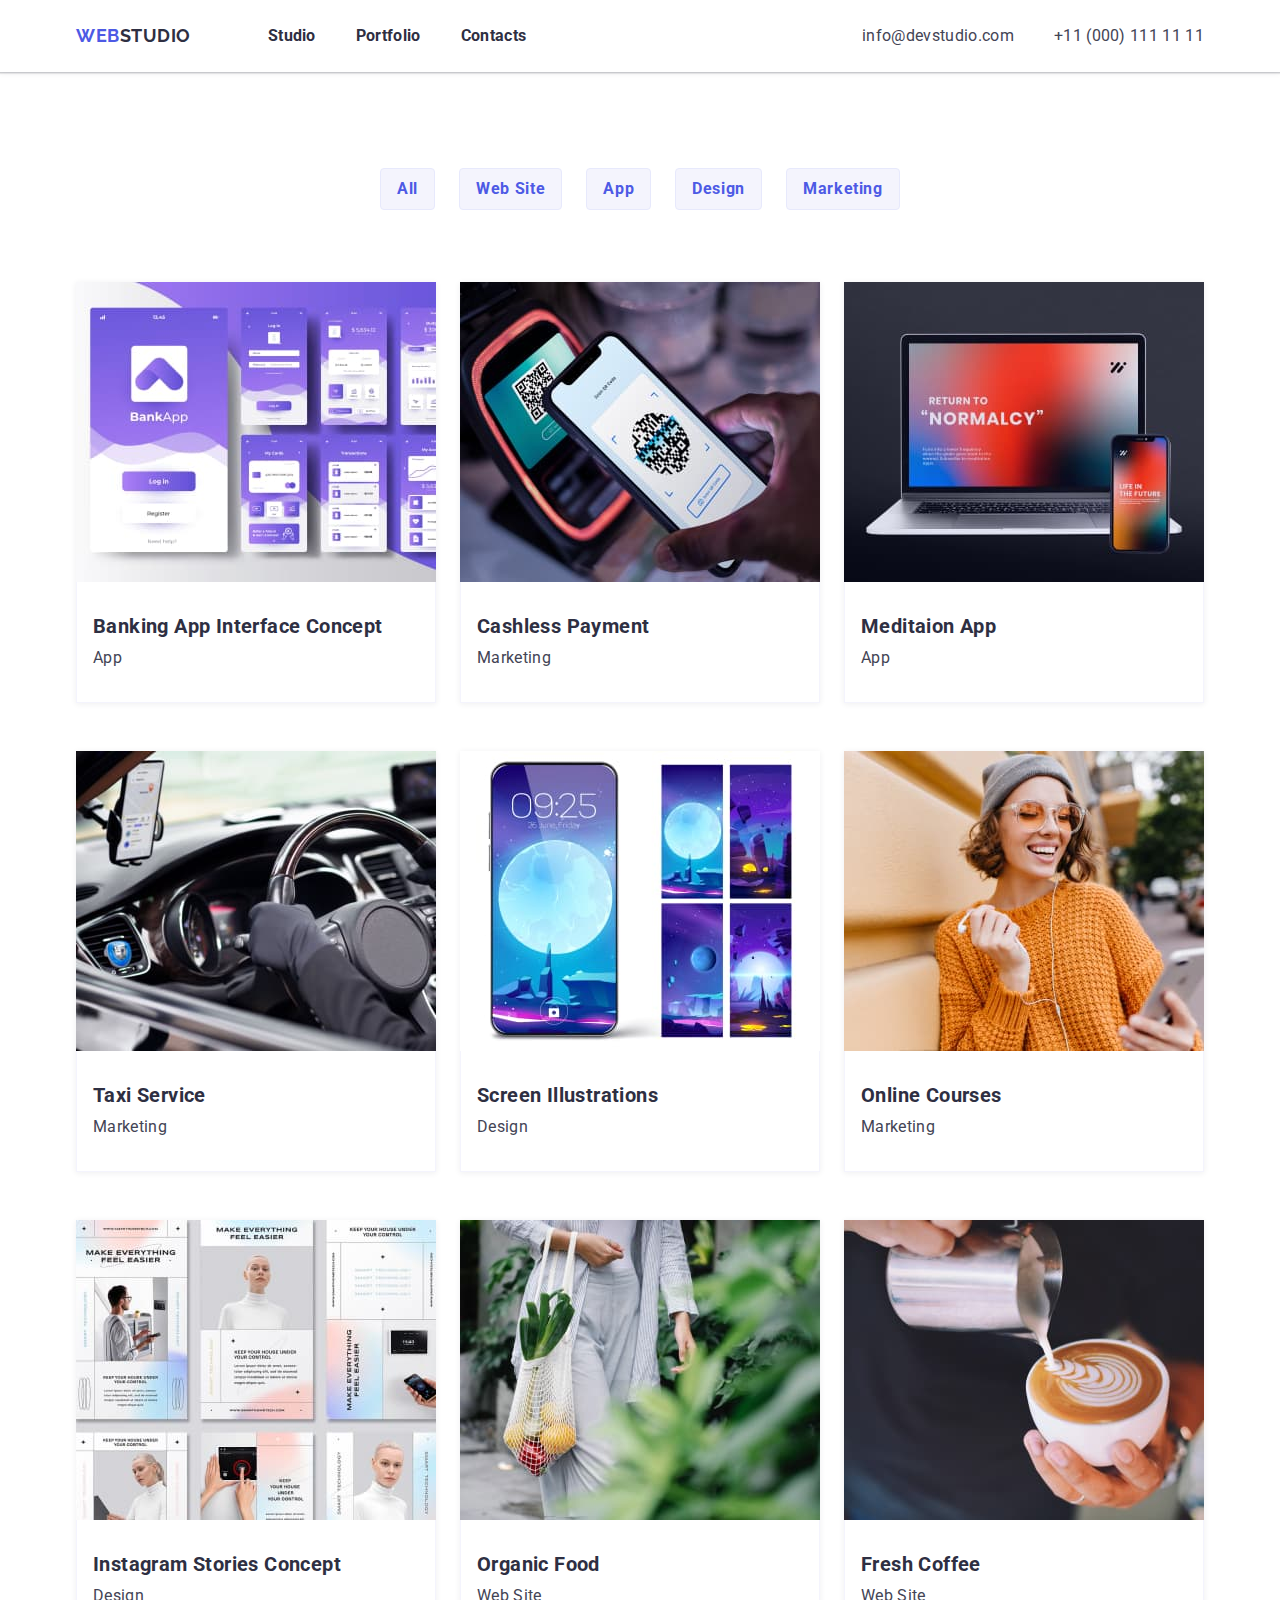
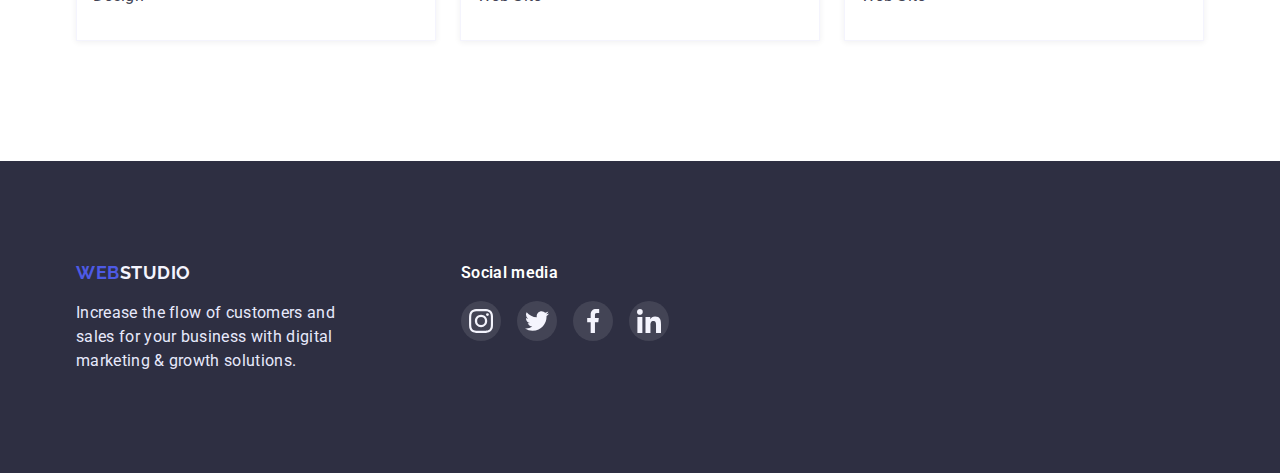
==== portfolio.html @ 391b886b "create repository" ====
<!DOCTYPE html>
<html lang="en">
<head>
    <meta charset="UTF-8">
    <meta http-equiv="X-UA-Compatible" content="IE=edge">
    <meta name="viewport" content="width=device-width, initial-scale=1.0">
    <title>Portfolio</title>
    <link rel="preconnect" href="https://fonts.googleapis.com">
    <link rel="preconnect" href="https://fonts.gstatic.com" crossorigin>
    <link href="https://fonts.googleapis.com/css2?family=Raleway:wght@700&family=Roboto:wght@400;500;700;900&display=swap"
        rel="stylesheet">
    <link rel="stylesheet" href="https://github.com/sindresorhus/modern-normalize">
    <link rel="stylesheet" href="./css/styles.css">
</head>
<body>

    <header class="header box-shadow">
        <div class="container">
            <a class="logo link" href="./">Web<span class="logo-header">Studio</span></a>
            <nav>
                <ul class="nav-list list">
                    <li><a class="nav-item link" href="./index.html">Studio</a></li>
                    <li><a class="nav-item link" href="./portfolio.html">Portfolio</a></li>
                    <li><a class="nav-item link" href="#">Contacts</a></li>
                </ul>
            </nav>
            
            <ul class="contact-list list">
                <li><a class="contact-item link" href="mailto:info@devstudio.com">info@devstudio.com</a></li>
                <li><a class="contact-item link" href="tel:+110001111111">+11 (000) 111 11 11</a></li>
            </ul>
        </div>
    </header>

    <main>
        <section class="portfolio-section section">
            <div class="container">
                <h1 class="visually-hidden">Портфоліо</h1>
                
                <ul class="portfolio-buttons list">
                    <li><button class="portfolio-button" type="button">All</button></li>
                    <li><button class="portfolio-button" type="button">Web Site</button></li>
                    <li><button class="portfolio-button" type="button">App</button></li>
                    <li><button class="portfolio-button" type="button">Design</button></li>
                    <li><button class="portfolio-button" type="button">Marketing</button></li>
                </ul>
                
                <ul class="portfolio-list list">
                    <li class="portfolio-item">
                        <a href="#" class="portfolio-link link">
                            <img class="portfolio-img" src="./images/project-1.jpg" alt="Banking App Interface Concept" width="360"
                                height="300">
                            <div class="portfolio-card">
                                <h2 class="portfolio-title">Banking App Interface Concept</h2>
                                <p class="portfolio-data">App</p>
                            </div>
                        </a>
                    </li>
                    <li class="portfolio-item">
                        <a href="#" class="portfolio-link link">
                            <img class="portfolio-img" src="./images/project-2.jpg" alt="Cashless Payment" width="360" height="300">
                            <div class="portfolio-card">
                                <h2 class="portfolio-title">Cashless Payment</h2>
                                <p class="portfolio-data">Marketing</p>
                            </div>
                        </a>
                    </li>
                    <li class="portfolio-item">
                        <a href="#" class="portfolio-link link">
                            <img class="portfolio-img" src="./images/project-3.jpg" alt="Meditaion App" width="360" height="300">
                            <div class="portfolio-card">
                                <h2 class="portfolio-title">Meditaion App</h2>
                                <p class="portfolio-data">App</p>
                            </div>
                        </a>
                    </li>
                    <li class="portfolio-item">
                        <a href="#" class="portfolio-link link">
                            <img class="portfolio-img" src="./images/project-4.jpg" alt="Taxi Service" width="360" height="300">
                            <div class="portfolio-card">
                                <h2 class="portfolio-title">Taxi Service</h2>
                                <p class="portfolio-data">Marketing</p>
                            </div>
                        </a>
                    </li>
                    <li class="portfolio-item">
                        <a href="#" class="portfolio-link link">
                            <img class="portfolio-img" src="./images/project-5.jpg" alt="Screen Illustrations" width="360" height="300">
                            <div class="portfolio-card">
                                <h2 class="portfolio-title">Screen Illustrations</h2>
                                <p class="portfolio-data">Design</p>
                            </div>
                        </a>
                    </li>
                    <li class="portfolio-item">
                        <a href="#" class="portfolio-link link">
                            <img class="portfolio-img" src="./images/project-6.jpg" alt="Online Courses" width="360" height="300">
                            <div class="portfolio-card">
                                <h2 class="portfolio-title">Online Courses</h2>
                                <p class="portfolio-data">Marketing</p>
                            </div>
                        </a>
                    </li>
                    <li class="portfolio-item">
                        <a href="#" class="portfolio-link link">
                            <img class="portfolio-img" src="./images/project-7.jpg" alt="Instagram Stories Concept" width="360"
                                height="300">
                            <div class="portfolio-card">
                                <h2 class="portfolio-title">Instagram Stories Concept</h2>
                                <p class="portfolio-data">Design</p>
                            </div>
                        </a>
                    </li>
                    <li class="portfolio-item">
                        <a href="#" class="portfolio-link link">
                            <img class="portfolio-img" src="./images/project-8.jpg" alt="Organic Food" width="360" height="300">
                            <div class="portfolio-card">
                                <h2 class="portfolio-title">Organic Food</h2>
                                <p class="portfolio-data">Web Site</p>
                            </div>
                        </a>
                    </li>
                    <li class="portfolio-item">
                        <a href="#" class="portfolio-link link">
                            <img class="portfolio-img" src="./images/project-9.jpg" alt="Fresh Coffee" width="360" height="300">
                            <div class="portfolio-card">
                                <h2 class="portfolio-title">Fresh Coffee</h2>
                                <p class="portfolio-data">Web Site</p>
                            </div>
                        </a>
                    </li>
                </ul>
            </div>
        </section>
    </main>
    
    <footer class="footer">
        <div class="container footer-container">
            <div class="footer-company">
                <a class="logo link" href="./">Web<span class="logo-footer">Studio</span></a>
                <p class="footer-text">
                    Increase the flow of customers and sales for your business with digital marketing & growth solutions.
                </p>
            </div>
    
            <div class="footer-media">
                <p class="footer-media-title">Social media</p>
                <ul class="footer-media-list list">
                    <li class="footer-media-item">
                        <a href="https://www.instagram.com/" class="footer-media-link" rel="noopener noreferrer nofollow"
                            target="_blank">
                            <svg class="footer-media-svg" width="24" height="24">
                                <use href="./images/icons.svg#instagram"></use>
                            </svg>
                        </a>
                    </li>
                    <li class="footer-media-item">
                        <a href="https://twitter.com/" class="footer-media-link" rel="noopener noreferrer nofollow"
                            target="_blank">
                            <svg class="footer-media-svg" width="24" height="24">
                                <use href="./images/icons.svg#twitter"></use>
                            </svg>
                        </a>
                    </li>
                    <li class="footer-media-item">
                        <a href="https://www.facebook.com/" class="footer-media-link" rel="noopener noreferrer nofollow"
                            target="_blank">
                            <svg class="footer-media-svg" width="24" height="24">
                                <use href="./images/icons.svg#facebook"></use>
                            </svg>
                        </a>
                    </li>
                    <li class="footer-media-item">
                        <a href="https://www.linkedin.com/" class="footer-media-link" rel="noopener noreferrer nofollow"
                            target="_blank">
                            <svg class="footer-media-svg" width="24" height="24">
                                <use href="./images/icons.svg#linkedin"></use>
                            </svg>
                        </a>
                    </li>
                </ul>
            </div>
        </div>
    </footer>

</body>
</html>
---- css/styles.css ----
:root {
    --color-primary: #FFFFFF;
    --color-logo: #4D5AE5;
    --color-title: #2E2F42;
    --color-text: #434455;
    --color-cloud: #F4F4FD;
    --color-cornflower: #E7E9FC;
    --color-click: #404BBF;
    --color-icon: #31D0AA;
    --color-customers: #8E8F99;
}


body {
    font-family: 'Roboto', sans-serif;
    color: var(--color-title);
    background-color: var(--color-primary);
    margin: 0 auto;
}


.list {
    list-style: none;
}

.link {
    text-decoration: none;
}

.visually-hidden {
    position: absolute;
    white-space: nowrap;
    width: 1px;
    height: 1px;
    overflow: hidden;
    border: 0;
    padding: 0;
    clip: rect(0 0 0 0);
    clip-path: inset(50%);
    margin: -1px;
}

h1,h2,h3,p,ul {
    margin: 0;
    padding: 0;
}

.container {
    width: 1158px;
    box-sizing: border-box;
    padding: 0 15px;
    margin: 0 auto;
}

.section {
    padding: 120px 0;
}

/* header */

.header {
    background-color: var(--color-primary);
}

.box-shadow{ 
    background: var(--color-primary);
    box-shadow: 0px 2px 1px rgba(46, 47, 66, 0.08),
    0px 1px 1px rgba(46, 47, 66, 0.16),
    0px 1px 6px rgba(46, 47, 66, 0.08);
}


header .container {
    display: flex;
}

.logo {
    font-family: 'Raleway', sans-serif;
    font-weight: 700;
    font-size: 18px;
    line-height: 1.33;
    letter-spacing: 0.03em;
    text-transform: uppercase;
    color: var(--color-logo);
    margin-right: 77px;
    padding: 24px 0;
}

.logo-header {
    color: var(--color-title);
}

.nav-list {
    display: flex;
    gap: 40px;
}

.nav-item {
    font-weight: 700;
    font-size: 16px;
    line-height: 1.5;
    letter-spacing: 0.02em;
    color: var(--color-title);
    display: block;
    padding: 24px 0;
}

.nav-item:hover,
.nav-item:focus {
    color: var(--color-text)
}

.nav-item:active {
    color: var(--color-logo)
}

.contact-list {
    display: flex;
    gap: 40px;
    margin-left: auto;
    margin-right: 0;
}

.contact-item {
    font-size: 16px;
    line-height: 1.5;
    letter-spacing: 0.02em;
    color: var(--color-text);
    padding: 24px 0;
    display: block;
    padding-top: 24px;
}

.contact-item:hover,
.contact-item:focus {
    color: var(--color-logo);
}


/* main content */

.hero-section {
    background-color: var(--color-title);
    
    background-image: linear-gradient(to right,
        rgba(46, 47, 66, 0.7),
        rgba(46, 47, 66, 0.7)), url(../images/hero-people.jpg);

    background-size: cover;
    max-width: 1440px;
    padding: 192px 0;
    margin: 0 auto;
}


.hero-title {
    font-weight: 700;
    font-size: 56px;
    line-height: 1.07;
    text-align: center;
    letter-spacing: 0.02em;
    color: var(--color-primary);
    width: 500px;
    margin: 0 auto;
    margin-bottom: 48px;

}

.hero-button {
    font-family: inherit;
    font-weight: 700;
    font-size: 16px;
    line-height: 1.18;
    align-items: center;
    letter-spacing: 0.04em;
    cursor: pointer;
    color: var(--color-primary);
    background: var(--color-logo);
    border-width: 0;
    box-shadow: 0px 4px 4px rgba(0, 0, 0, 0.15);
    border-radius: 4px;

    display: block;
    padding: 16px 32px;
    margin: 0 auto;
}

.hero-button:hover,
.hero-button:focus {
    background-color: var(--color-logo);
    box-shadow: 0px 1px 6px rgba(46, 47, 66, 0.08), 0px 1px 1px rgba(46, 47, 66, 0.16), 0px 2px 1px rgba(46, 47, 66, 0.08);
}

.hero-button:active {
    background: var(--color-click);
    box-shadow: 0px 4px 4px rgba(0, 0, 0, 0.15);
}

/* Description section */

.desc-list {
    display: flex;
    gap: 24px;
}

.desc-item {
    flex-basis: calc((100%-72px)/4);
}


.desc-icon {
    height: 112px;
    display: flex;
    justify-content: center;
    align-items: center;
    background-color: var(--color-cloud);
    border-radius: 4px;
    margin-bottom: 8px;
}

.desc-title {
    font-weight: 700;
    font-size: 20px;
    line-height: 1.2;
    letter-spacing: 0.02em;
    margin-bottom: 8px;
}

.desc-text {
    font-size: 16px;
    line-height: 1.5;
    letter-spacing: 0.02em;
    color: var(--color-text);
}
/* Present Section */

.present-section {
    padding-top: 0;
}

.present-title {
    font-weight: 700;
    font-size: 36px;
    line-height: 1.11;
    text-align: center;
    letter-spacing: 0.02em;
    text-transform: capitalize;
    margin-bottom: 72px;
}

.present-list {
    display: flex;
    gap: 24px;
}

.present-item {
    flex-basis: calc((100%-48px)/3);
}

.present-item img {
    display: block;
}


/*Team Section*/

.team-section {
    background-color: var(--color-cloud);

}

.team-title {
    font-weight: 700;
    font-size: 36px;
    line-height: 1.11;
    text-align: center;
    letter-spacing: 0.02em;
    text-transform: capitalize;
    margin-bottom: 72px;
}

.team-list {
    display: flex;
    gap: 24px;
}

.team-item {
    width: 264px;
    background-color: var(--color-primary);
    flex-basis: calc((100%-72px)/4);
    border-radius: 0px 0px 4px 4px;
    box-shadow: 0px 1px 6px rgba(46, 47, 66, 0.08), 0px 1px 1px rgba(46, 47, 66, 0.16), 0px 2px 1px rgba(46, 47, 66, 0.08);
}

.team-item img {
    display: block;
}

.team-card {
    padding: 32px 16px;
}

.team-name {
    font-weight: 700;
    font-size: 20px;
    line-height: 1.2;
    text-align: center;
    letter-spacing: 0.02em;
    margin-bottom: 8px;
}

.team-data {
    font-size: 16px;
    line-height: 1.5;
    text-align: center;
    letter-spacing: 0.02em;
    color: var(--color-text);
    margin-bottom: 8px;
}

.team-svg-list {
    display: flex;
    justify-content: center;
    gap: 24px;
    
}

.team-svg-link {
    width: 40px;
    height: 40px;
    background-color: var(--color-logo);
    border-radius: 50%;
    color: var(--color-cloud);
    display: flex;
    align-items: center;
    justify-content: center;
    
}

.team-svg-item a:hover,
.team-svg-item a:focus {
    background-color: var(--color-icon);
}

.team-svg-icon {
    fill: var(--color-cloud);
}



/* Customers */

.customers-title {
    font-weight: 700;
    font-size: 36px;
    line-height: 1.16;
    text-align: center;
    letter-spacing: 0.03em;
    color: var(--color-title);
    margin-bottom: 72px;
}

.customers-list {
    display: flex;
    gap: 24px;
}

.customers-link {
    width: 168px;
    height: 88px;
    border: 1px solid var(--color-customers);
    border-radius: 4px;
    color: var(--color-customers);
    display: flex;
    align-items: center;
    justify-content: center;
}

.customers-link:hover,
.customers-link:focus {
    color: var(--color-logo);
    border: 1px solid var(--color-logo);
}

.customers-svg {
    fill: currentColor;
}


/* Portfolio */

.portfolio-section {
    padding-top: 96px;
}

.portfolio-buttons {
    display: flex;
    gap: 24px;
    margin-bottom: 72px;
    justify-content: center;
}

.portfolio-button {
    
    font-weight: 700;
    font-family: inherit;
    font-size: 16px;
    line-height: 1.5;
    align-items: center;
    text-align: center;
    letter-spacing: 0.04em;
    cursor: pointer;
    color: var(--color-logo);
    background: var(--color-cloud);
    border: 1px solid var(--color-cornflower);
    border-radius: 4px;
    padding: 8px 16px;
}

.portfolio-button:hover,
.portfolio-button:focus {
    color: var(--color-primary);
    border: 1px solid var(--color-logo);
    background-color: var(--color-logo);
    box-shadow: 0px 3px 1px rgba(0, 0, 0, 0.1), 0px 2px 1px rgba(0, 0, 0, 0.08), 0px 2px 2px rgba(0, 0, 0, 0.12);
    border-radius: 4px;
}

.portfolio-list {
    display: flex;
    flex-wrap: wrap;
    column-gap: 24px;
    row-gap: 48px;
    
}

.portfolio-link {
    display: block;
    background: var(--color-primary);
    flex-basis: calc((100% - 48px) / 3);
    box-shadow: 0px 1px 6px rgba(46, 47, 66, 0.08);
}

.portfolio-link:hover,
.portfolio-link:focus {
    box-shadow: 0px 1px 6px rgba(46, 47, 66, 0.08), 0px 1px 1px rgba(46, 47, 66, 0.16), 0px 2px 1px rgba(46, 47, 66, 0.08);
}

.portfolio-img {
    display: block;
}

.portfolio-title {
    font-weight: 700;
    font-size: 20px;
    line-height: 1.2;
    letter-spacing: 0.02em;
    color: var(--color-title);
    margin-bottom: 8px;
}

.portfolio-data {
    font-size: 16px;
    line-height: 1.5;
    letter-spacing: 0.02em;
    color: var(--color-text);
}

.portfolio-card {
    border: 0.5px solid var(--color-cloud);
    border-top: 0;
    padding: 32px 16px;
}


/* footer */

.footer {
    background-color: var(--color-title);
    padding: 100px 0;
}

.footer-container {
    display: flex;
}

.logo-footer {
    color: var(--color-cloud);

}

.footer-text {
    font-size: 16px;
    line-height: 1.5;
    letter-spacing: 0.02em;
    color: var(--color-cornflower);
    width: 265px;
    margin-top: 16px;
}

.footer-media {
    margin-left: 120px;
}

.footer-media-title {
    font-weight: 600;
    font-size: 16px;
    line-height: 1.5;
    letter-spacing: 0.02em;
    color: var(--color-primary);
    margin-bottom: 16px;
}

.footer-media-list {
    display: flex;
    gap: 16px;
}

.footer-media-link {
    width: 40px;
    height: 40px;
    background: rgba(255, 255, 255, 0.1);
    border-radius: 50%;
    display: flex;
    align-items: center;
    justify-content: center;
}

.footer-media-link:hover,
.footer-media-link:focus {
    background-color: var(--color-icon);
}

.footer-media-svg {
    fill: var(--color-cloud);
}
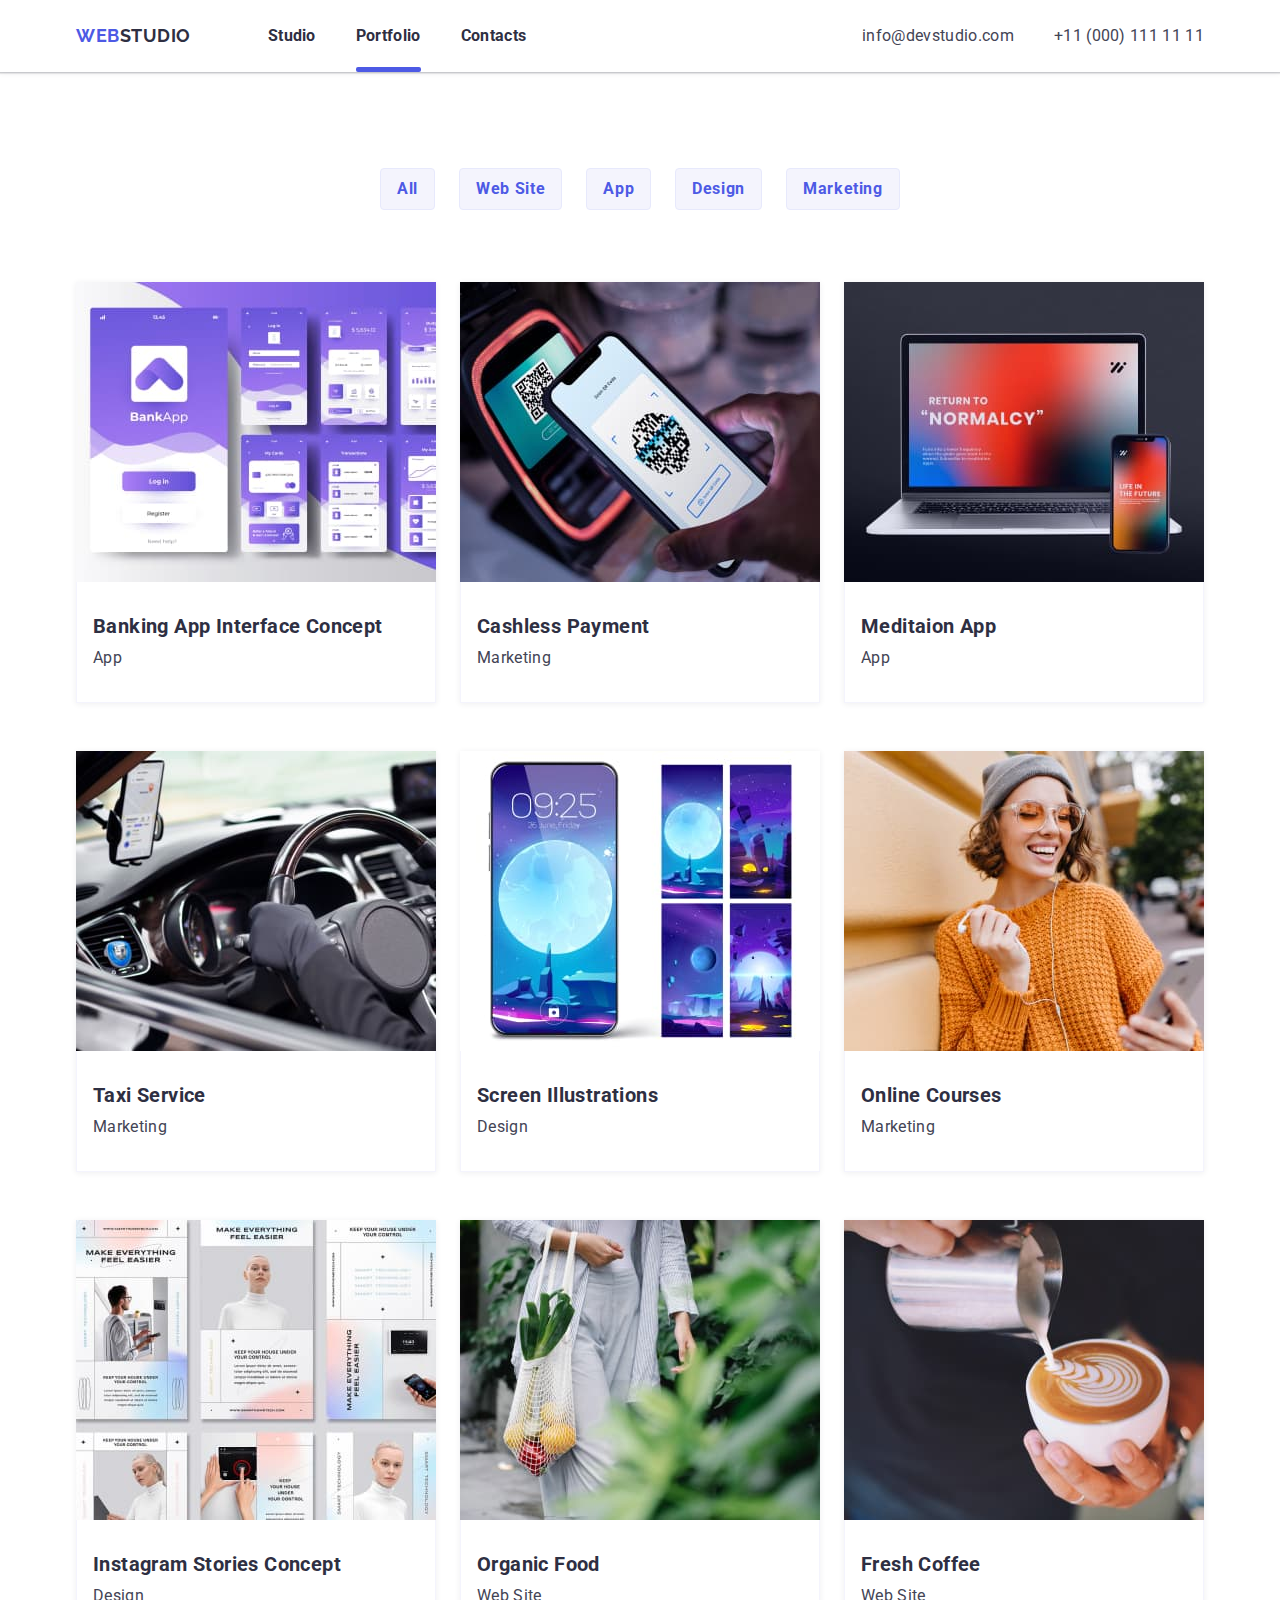
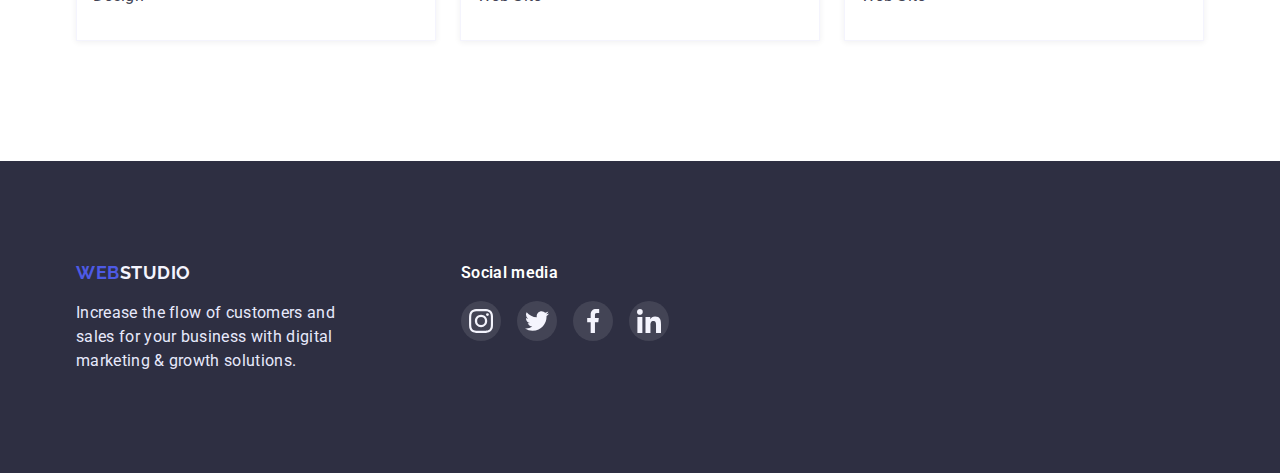
==== commit 5f9f7ae3: "update transition" ====
--- a/portfolio.html
+++ b/portfolio.html
@@ -20,7 +20,7 @@
             <nav>
                 <ul class="nav-list list">
                     <li><a class="nav-item link" href="./index.html">Studio</a></li>
-                    <li><a class="nav-item link" href="./portfolio.html">Portfolio</a></li>
+                    <li><a class="nav-item link current" href="./portfolio.html">Portfolio</a></li>
                     <li><a class="nav-item link" href="#">Contacts</a></li>
                 </ul>
             </nav>
@@ -48,8 +48,12 @@
                 <ul class="portfolio-list list">
                     <li class="portfolio-item">
                         <a href="#" class="portfolio-link link">
-                            <img class="portfolio-img" src="./images/project-1.jpg" alt="Banking App Interface Concept" width="360"
-                                height="300">
+                            <div class="portfolio-thumb">
+                                <img class="thumb-img" src="./images/project-1.jpg" alt="Banking App Interface Concept" width="360" height="300">
+                                <p class="thumb-text">14 Stylish and User-Friendly App Design Concepts · Task Manager App · Calorie Tracker App · Exotic Fruit Ecommerce App ·
+                                Cloud Storage App</p>
+                            </div>
+                
                             <div class="portfolio-card">
                                 <h2 class="portfolio-title">Banking App Interface Concept</h2>
                                 <p class="portfolio-data">App</p>
@@ -58,7 +62,12 @@
                     </li>
                     <li class="portfolio-item">
                         <a href="#" class="portfolio-link link">
-                            <img class="portfolio-img" src="./images/project-2.jpg" alt="Cashless Payment" width="360" height="300">
+                            <div class="portfolio-thumb">
+                                <img class="thumb-img" src="./images/project-2.jpg" alt="Cashless Payment" width="360" height="300">
+                                <p class="thumb-text">14 Stylish and User-Friendly App Design Concepts · Task Manager App · Calorie Tracker App ·
+                                    Exotic Fruit Ecommerce App ·
+                                    Cloud Storage App</p>
+                            </div>
                             <div class="portfolio-card">
                                 <h2 class="portfolio-title">Cashless Payment</h2>
                                 <p class="portfolio-data">Marketing</p>
@@ -67,7 +76,12 @@
                     </li>
                     <li class="portfolio-item">
                         <a href="#" class="portfolio-link link">
-                            <img class="portfolio-img" src="./images/project-3.jpg" alt="Meditaion App" width="360" height="300">
+                            <div class="portfolio-thumb">
+                                <img class="thumb-img" src="./images/project-3.jpg" alt="Meditaion App" width="360" height="300">
+                                <p class="thumb-text">14 Stylish and User-Friendly App Design Concepts · Task Manager App · Calorie Tracker App ·
+                                    Exotic Fruit Ecommerce App ·
+                                    Cloud Storage App</p>
+                            </div>
                             <div class="portfolio-card">
                                 <h2 class="portfolio-title">Meditaion App</h2>
                                 <p class="portfolio-data">App</p>
@@ -76,7 +90,12 @@
                     </li>
                     <li class="portfolio-item">
                         <a href="#" class="portfolio-link link">
-                            <img class="portfolio-img" src="./images/project-4.jpg" alt="Taxi Service" width="360" height="300">
+                            <div class="portfolio-thumb">
+                                <img class="thumb-img" src="./images/project-4.jpg" alt="Taxi Service" width="360" height="300">
+                                <p class="thumb-text">14 Stylish and User-Friendly App Design Concepts · Task Manager App · Calorie Tracker App ·
+                                    Exotic Fruit Ecommerce App ·
+                                    Cloud Storage App</p>
+                            </div>
                             <div class="portfolio-card">
                                 <h2 class="portfolio-title">Taxi Service</h2>
                                 <p class="portfolio-data">Marketing</p>
@@ -85,7 +104,12 @@
                     </li>
                     <li class="portfolio-item">
                         <a href="#" class="portfolio-link link">
-                            <img class="portfolio-img" src="./images/project-5.jpg" alt="Screen Illustrations" width="360" height="300">
+                            <div class="portfolio-thumb">
+                                <img class="thumb-img" src="./images/project-5.jpg" alt="Screen Illustrations" width="360" height="300">
+                                <p class="thumb-text">14 Stylish and User-Friendly App Design Concepts · Task Manager App · Calorie Tracker App ·
+                                    Exotic Fruit Ecommerce App ·
+                                    Cloud Storage App</p>
+                            </div>
                             <div class="portfolio-card">
                                 <h2 class="portfolio-title">Screen Illustrations</h2>
                                 <p class="portfolio-data">Design</p>
@@ -94,7 +118,12 @@
                     </li>
                     <li class="portfolio-item">
                         <a href="#" class="portfolio-link link">
-                            <img class="portfolio-img" src="./images/project-6.jpg" alt="Online Courses" width="360" height="300">
+                            <div class="portfolio-thumb">
+                                <img class="thumb-img" src="./images/project-6.jpg" alt="Online Courses" width="360" height="300">
+                                <p class="thumb-text">14 Stylish and User-Friendly App Design Concepts · Task Manager App · Calorie Tracker App ·
+                                    Exotic Fruit Ecommerce App ·
+                                    Cloud Storage App</p>
+                            </div>
                             <div class="portfolio-card">
                                 <h2 class="portfolio-title">Online Courses</h2>
                                 <p class="portfolio-data">Marketing</p>
@@ -103,8 +132,12 @@
                     </li>
                     <li class="portfolio-item">
                         <a href="#" class="portfolio-link link">
-                            <img class="portfolio-img" src="./images/project-7.jpg" alt="Instagram Stories Concept" width="360"
-                                height="300">
+                            <div class="portfolio-thumb">
+                                <img class="thumb-img" src="./images/project-7.jpg" alt="Instagram Stories Concept" width="360" height="300">
+                                <p class="thumb-text">14 Stylish and User-Friendly App Design Concepts · Task Manager App · Calorie Tracker App ·
+                                    Exotic Fruit Ecommerce App ·
+                                    Cloud Storage App</p>
+                            </div>
                             <div class="portfolio-card">
                                 <h2 class="portfolio-title">Instagram Stories Concept</h2>
                                 <p class="portfolio-data">Design</p>
@@ -113,7 +146,12 @@
                     </li>
                     <li class="portfolio-item">
                         <a href="#" class="portfolio-link link">
-                            <img class="portfolio-img" src="./images/project-8.jpg" alt="Organic Food" width="360" height="300">
+                            <div class="portfolio-thumb">
+                                <img class="thumb-img" src="./images/project-8.jpg" alt="Organic Food" width="360" height="300">
+                                <p class="thumb-text">14 Stylish and User-Friendly App Design Concepts · Task Manager App · Calorie Tracker App ·
+                                    Exotic Fruit Ecommerce App ·
+                                    Cloud Storage App</p>
+                            </div>
                             <div class="portfolio-card">
                                 <h2 class="portfolio-title">Organic Food</h2>
                                 <p class="portfolio-data">Web Site</p>
@@ -122,7 +160,12 @@
                     </li>
                     <li class="portfolio-item">
                         <a href="#" class="portfolio-link link">
-                            <img class="portfolio-img" src="./images/project-9.jpg" alt="Fresh Coffee" width="360" height="300">
+                            <div class="portfolio-thumb">
+                                <img class="thumb-img" src="./images/project-9.jpg" alt="Fresh Coffee" width="360" height="300">
+                                <p class="thumb-text">14 Stylish and User-Friendly App Design Concepts · Task Manager App · Calorie Tracker App ·
+                                    Exotic Fruit Ecommerce App ·
+                                    Cloud Storage App</p>
+                            </div>
                             <div class="portfolio-card">
                                 <h2 class="portfolio-title">Fresh Coffee</h2>
                                 <p class="portfolio-data">Web Site</p>
--- a/css/styles.css
+++ b/css/styles.css
@@ -8,8 +8,15 @@
     --color-click: #404BBF;
     --color-icon: #31D0AA;
     --color-customers: #8E8F99;
-}
-
+    --cubic-bezier: cubic-bezier(0.4, 0, 0.2, 1);
+}
+
+
+*,
+*::before,
+*::after {
+    box-sizing: border-box;
+}
 
 body {
     font-family: 'Roboto', sans-serif;
@@ -47,7 +54,6 @@
 
 .container {
     width: 1158px;
-    box-sizing: border-box;
     padding: 0 15px;
     margin: 0 auto;
 }
@@ -56,10 +62,13 @@
     padding: 120px 0;
 }
 
+
+
 /* header */
 
 .header {
     background-color: var(--color-primary);
+    /* position: fixed; */
 }
 
 .box-shadow{ 
@@ -96,6 +105,7 @@
 }
 
 .nav-item {
+    position: relative;
     font-weight: 700;
     font-size: 16px;
     line-height: 1.5;
@@ -103,6 +113,8 @@
     color: var(--color-title);
     display: block;
     padding: 24px 0;
+    transform: color;
+    transition: color 250ms var(--cubic-bezier);
 }
 
 .nav-item:hover,
@@ -114,6 +126,18 @@
     color: var(--color-logo)
 }
 
+.nav-item.current::after {
+    position: absolute;
+    bottom: 0;
+    display: block;
+    content: '';
+    width: 100%;
+    height: 5px;
+    border-radius: 2px;
+    background-color: var(--color-logo);
+
+}
+
 .contact-list {
     display: flex;
     gap: 40px;
@@ -129,6 +153,7 @@
     padding: 24px 0;
     display: block;
     padding-top: 24px;
+    transition: color 250ms var(--cubic-bezier);
 }
 
 .contact-item:hover,
@@ -183,11 +208,12 @@
     display: block;
     padding: 16px 32px;
     margin: 0 auto;
+
+    transition: box-shadow 250ms var(--cubic-bezier);
 }
 
 .hero-button:hover,
 .hero-button:focus {
-    background-color: var(--color-logo);
     box-shadow: 0px 1px 6px rgba(46, 47, 66, 0.08), 0px 1px 1px rgba(46, 47, 66, 0.16), 0px 2px 1px rgba(46, 47, 66, 0.08);
 }
 
@@ -334,7 +360,12 @@
     display: flex;
     align-items: center;
     justify-content: center;
+    transition: background-color 250ms var(--cubic-bezier);
     
+}
+
+.team-svg-icon {
+    fill: var(--color-cloud);
 }
 
 .team-svg-item a:hover,
@@ -342,9 +373,7 @@
     background-color: var(--color-icon);
 }
 
-.team-svg-icon {
-    fill: var(--color-cloud);
-}
+
 
 
 
@@ -374,6 +403,7 @@
     display: flex;
     align-items: center;
     justify-content: center;
+    transition: color 250ms var(--cubic-bezier), border 250ms var(--cubic-bezier);
 }
 
 .customers-link:hover,
@@ -401,7 +431,6 @@
 }
 
 .portfolio-button {
-    
     font-weight: 700;
     font-family: inherit;
     font-size: 16px;
@@ -415,6 +444,7 @@
     border: 1px solid var(--color-cornflower);
     border-radius: 4px;
     padding: 8px 16px;
+    transition: color 250ms var(--cubic-bezier), border 250ms var(--cubic-bezier), background-color 250ms var(--cubic-bezier), box-shadow 250ms var(--cubic-bezier);
 }
 
 .portfolio-button:hover,
@@ -423,7 +453,6 @@
     border: 1px solid var(--color-logo);
     background-color: var(--color-logo);
     box-shadow: 0px 3px 1px rgba(0, 0, 0, 0.1), 0px 2px 1px rgba(0, 0, 0, 0.08), 0px 2px 2px rgba(0, 0, 0, 0.12);
-    border-radius: 4px;
 }
 
 .portfolio-list {
@@ -435,10 +464,12 @@
 }
 
 .portfolio-link {
+    position: relative;
     display: block;
     background: var(--color-primary);
     flex-basis: calc((100% - 48px) / 3);
     box-shadow: 0px 1px 6px rgba(46, 47, 66, 0.08);
+    transition: box-shadow 250ms var(--cubic-bezier)
 }
 
 .portfolio-link:hover,
@@ -446,9 +477,38 @@
     box-shadow: 0px 1px 6px rgba(46, 47, 66, 0.08), 0px 1px 1px rgba(46, 47, 66, 0.16), 0px 2px 1px rgba(46, 47, 66, 0.08);
 }
 
-.portfolio-img {
-    display: block;
-}
+.portfolio-thumb {
+    position: relative;
+    width: 100%;
+    overflow: hidden;
+}
+
+.thumb-img {
+    display: block;
+}
+
+.thumb-text {
+    position: absolute;
+    width: 100%;
+    height: 100%;
+    top: 0;
+    
+    font-size: 16px;
+    line-height: 1.5;
+    letter-spacing: 0.02em;
+    color: var(--color-cloud);
+    padding: 24px 32px;
+    background-color: var(--color-logo);
+
+    transform: translateY(100%);
+    transition: transform 250ms var(--cubic-bezier);
+}
+
+.portfolio-link:hover .thumb-text,
+.portfolio-link:focus .thumb-text {
+    transform: translateY(0);
+}
+
 
 .portfolio-title {
     font-weight: 700;
@@ -458,7 +518,6 @@
     color: var(--color-title);
     margin-bottom: 8px;
 }
-
 .portfolio-data {
     font-size: 16px;
     line-height: 1.5;
@@ -524,6 +583,7 @@
     display: flex;
     align-items: center;
     justify-content: center;
+    transition: background-color 250ms var(--cubic-bezier);
 }
 
 .footer-media-link:hover,
@@ -533,4 +593,63 @@
 
 .footer-media-svg {
     fill: var(--color-cloud);
-}+}
+
+
+/* Modal */
+
+.backdrop {
+    position: fixed;
+    top: 0;
+    left: 0;
+    width: 100%;
+    height: 100%;
+    background: rgba(46, 47, 66, 0.4);
+    opacity: 1;
+    transition: opacity 250ms var(--cubic-bezier), transform 250ms var(--cubic-bezier);
+
+}
+
+.backdrop.is-hidden {
+    pointer-events: none;
+    opacity: 0;
+    transform: scale(0.9);
+}
+
+
+.modal {
+    position: absolute;
+    top: 50%;
+    left: 50%;
+    transform: translate(-50%, -50%);
+    width: 408px;
+    height: 576px;
+    background-color: var(--color-cloud);
+    box-shadow: 0px 1px 1px rgba(0, 0, 0, 0.14), 0px 1px 3px rgba(0, 0, 0, 0.12), 0px 2px 1px rgba(0, 0, 0, 0.2);
+    border-radius: 4px;
+
+}
+
+
+.modal-close {
+    position: absolute;
+    width: 24px;
+    height: 24px;
+    right: 24px;
+    top: 24px;
+    cursor: pointer;
+    display: flex;
+    justify-content: center;
+    align-items: center;
+    background: var(--color-cornflower);
+    border-radius: 50%;
+    border: 1px solid rgba(0, 0, 0, 0.1);
+
+    transition: box-shadow 250ms var(--cubic-bezier), border 250ms var(--cubic-bezier) ;
+}
+
+.modal-close:hover,
+.modal-close:focus {
+    border: none;
+    box-shadow: 0px 1px 6px rgba(46, 47, 66, 0.08), 0px 1px 1px rgba(46, 47, 66, 0.16), 0px 2px 1px rgba(46, 47, 66, 0.08);
+}
